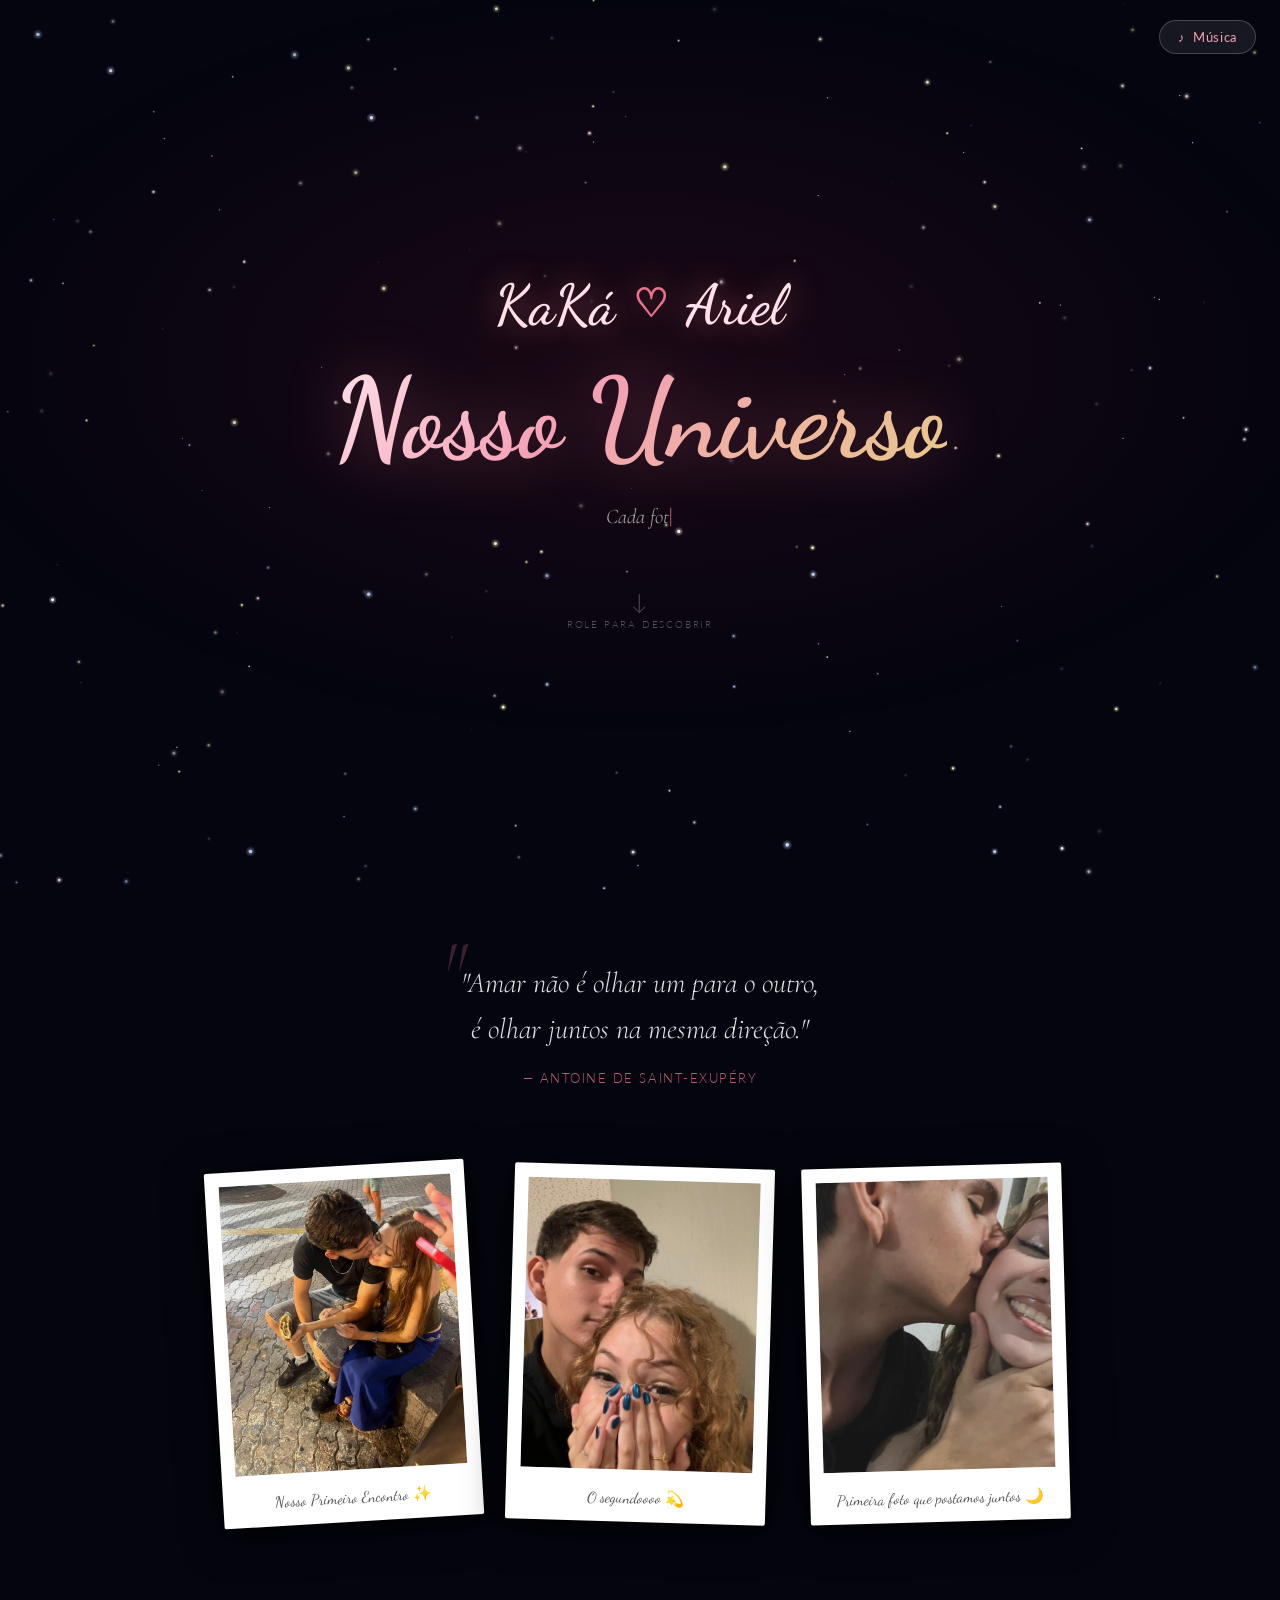
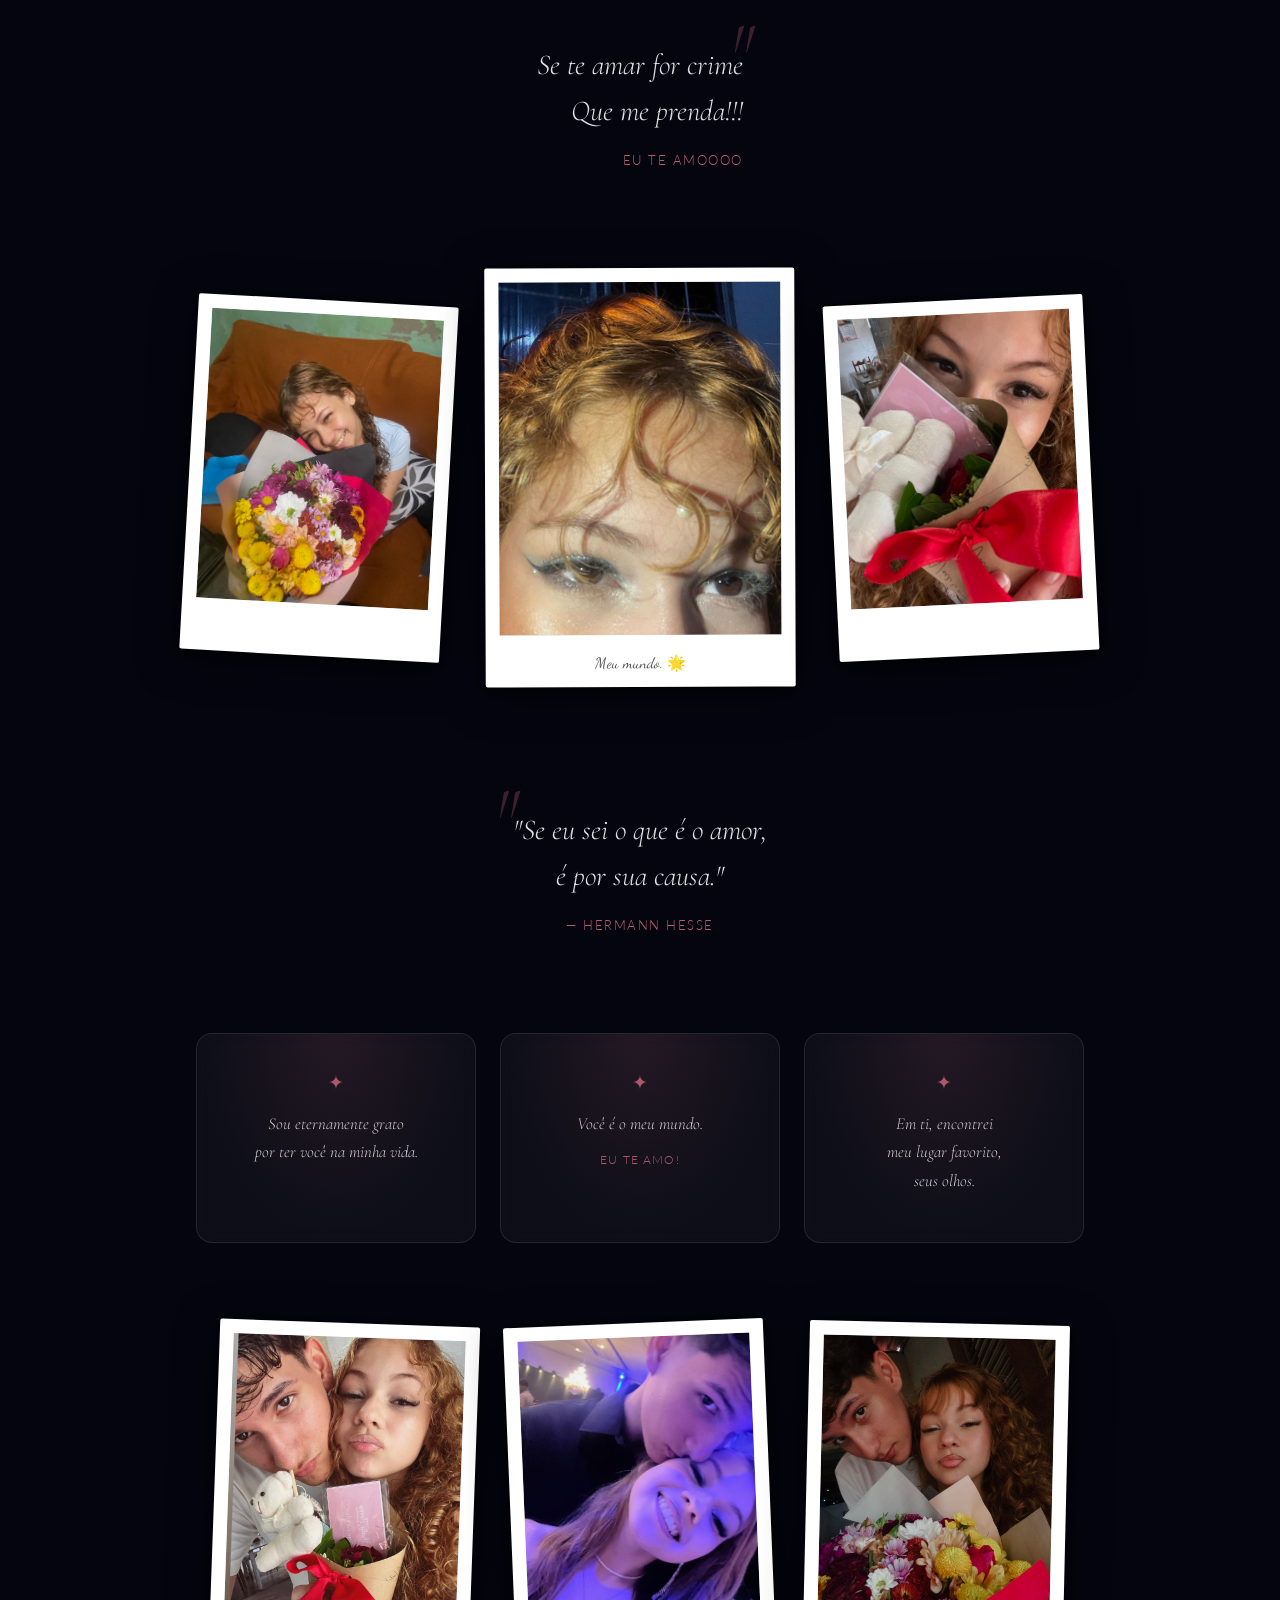
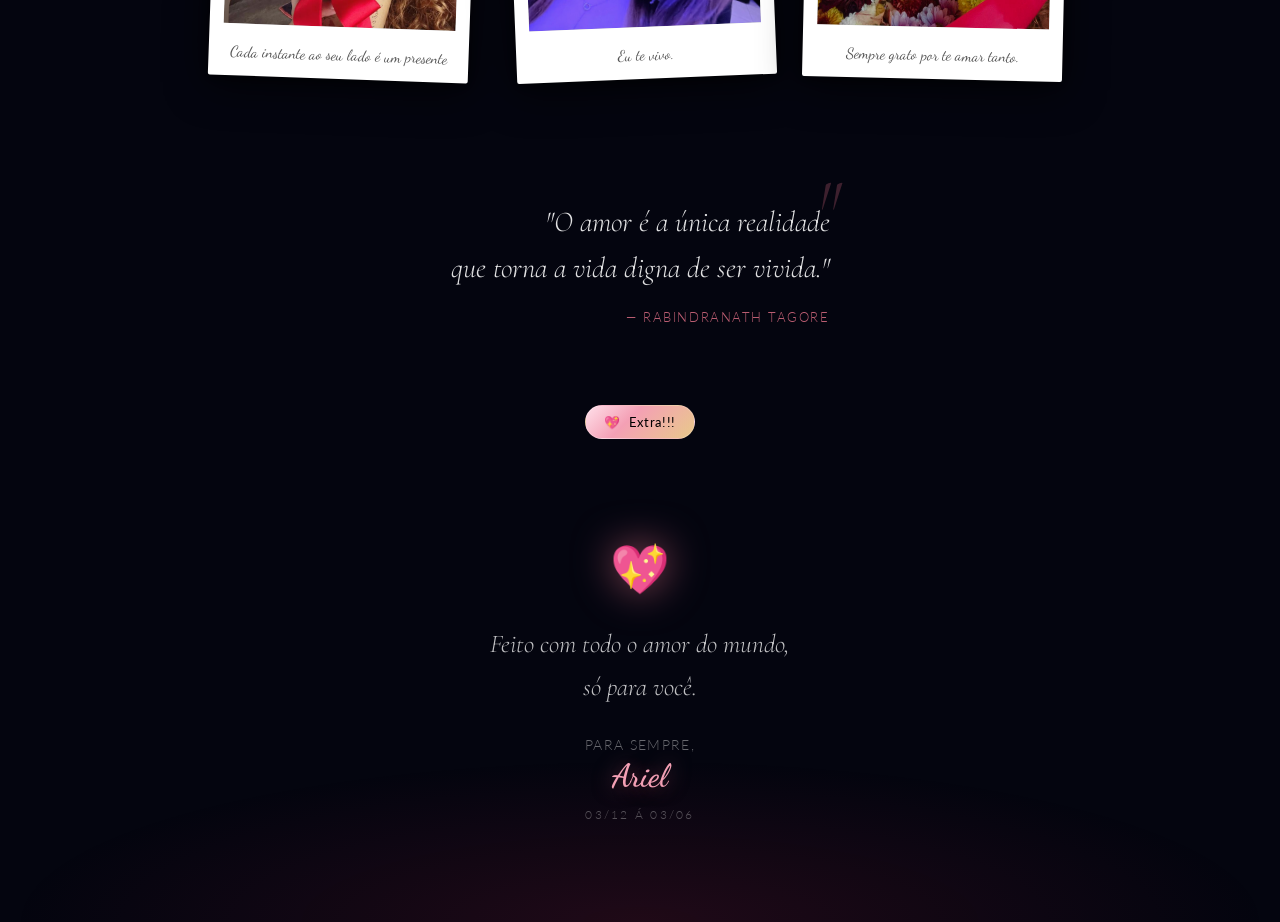
==== index.html @ a2026a1c "amor" ====
<!DOCTYPE html>
<html lang="pt-BR">
<head>
  <meta charset="UTF-8" />
  <meta name="viewport" content="width=device-width, initial-scale=1.0"/>
  <title>Kally💖</title>
  <link rel="stylesheet" href="style.css" />
  <link href="https://fonts.googleapis.com/css2?family=Dancing+Script:wght@400;600;700&family=Cormorant+Garamond:ital,wght@0,300;0,400;1,300;1,400&family=Lato:wght@300;400&display=swap" rel="stylesheet"/>
</head>
<body>

  <!-- ✨ Canvas de Estrelas -->
  <canvas id="starsCanvas"></canvas>

  <!-- 💖 Container de Corações Pixel -->
  <div id="heartsContainer" aria-hidden="true"></div>

  <!-- 🎵 Botão de Música -->
  <button class="music-btn" id="musicBtn" title="Tocar música">
    <span class="music-icon">♪</span>
    <span class="music-label">Música</span>
  </button>
  <!-- Para adicionar música: coloque um arquivo 'music.mp3' na mesma pasta -->
  <audio id="bgMusic" loop>
    <source src="audio/Chrystal - Outta My Mind (Touch) (Official Visualiser).mkv" type="audio/mpeg" />
  </audio>

  <!-- Lightbox -->
  <div class="lightbox" id="lightbox">
    <button class="lightbox-close" id="lightboxClose">✕</button>
    <img class="lightbox-img" id="lightboxImg" src="" alt="Foto ampliada" />
    <p class="lightbox-caption" id="lightboxCaption"></p>
  </div>

  <!-- ═══════════════════════════════════════ -->
  <!--              HERO SECTION               -->
  <!-- ═══════════════════════════════════════ -->
  <section class="hero">
    <div class="hero-inner">
      <div class="couple-names">
        <span class="name-left typewriter" id="nameLeft">KaKá</span>
        <span class="heart-divider">♡</span>
        <span class="name-right" id="nameRight">Ariel</span>
      </div>
      <h1 class="hero-title">Nosso Universo</h1>
      <p class="hero-subtitle" id="heroSubtitle"></p>
      <div class="scroll-hint">
        <span>↓</span>
        <small>role para descobrir</small>
      </div>
    </div>
  </section>

  <!-- ═══════════════════════════════════════ -->
  <!--           QUOTE 1                       -->
  <!-- ═══════════════════════════════════════ -->
  <div class="quote-section fade-in">
    <blockquote class="quote">
      <p>"Amar não é olhar um para o outro,<br/>é olhar juntos na mesma direção."</p>
      <cite>— Antoine de Saint-Exupéry</cite>
    </blockquote>
  </div>

  <!-- ═══════════════════════════════════════ -->
  <!--           GALERIA - LINHA 1             -->
  <!-- ═══════════════════════════════════════ -->
  <section class="gallery fade-in" id="gallery">
    <div class="polaroid-grid">

      <div class="polaroid" style="--rot: -3deg" data-caption="Nosso primeiro sorriso juntos">
        <div class="polaroid-img-wrap">
          <!-- Substitua o src pelas suas fotos reais -->
          <img src="img/primeiro encontro.jpeg" alt="Foto 1" onerror="this.src='https://picsum.photos/seed/love1/400/500'" />
        </div>
        <p class="polaroid-caption">Nosso Primeiro Encontro ✨</p>
      </div>

      <div class="polaroid" style="--rot: 2deg" data-caption="A cumplicidade de dois">
        <div class="polaroid-img-wrap">
          <img src="img/segundo.jpeg" alt="Foto 2" onerror="this.src='https://picsum.photos/seed/love2/400/500'" />
        </div>
        <p class="polaroid-caption">O segundoooo 💫</p>
      </div>

      <div class="polaroid" style="--rot: -1.5deg" data-caption="Momentos que guardarei para sempre">
        <div class="polaroid-img-wrap">
          <img src="img/sorriso3.jpeg" alt="Foto 3" onerror="this.src='https://picsum.photos/seed/love3/400/500'" />
        </div>
        <p class="polaroid-caption">Primeira foto que postamos juntos 🌙</p>
      </div>

    </div>
  </section>

  <!-- QUOTE 2 -->
  <div class="quote-section fade-in">
    <blockquote class="quote quote--alt">
      <p>Se te amar for crime<br/>Que me prenda!!!</p>
      <cite>Eu Te Amoooo</cite>
    </blockquote>
  </div>

  <!-- ═══════════════════════════════════════ -->
  <!--           GALERIA - LINHA 2             -->
  <!-- ═══════════════════════════════════════ -->
  <section class="gallery fade-in">
    <div class="polaroid-grid polaroid-grid--offset">

      <div class="polaroid" style="--rot: 3deg" data-caption="Onde há amor, há vida">
        <div class="polaroid-img-wrap">
          <img src="img/so ela e buque.jpeg" alt="Foto 4" onerror="this.src='https://picsum.photos/seed/love4/400/500'" />
        </div>
        <p class="polaroid-caption"></p>
      </div>

      <div class="polaroid polaroid--featured" style="--rot: 0deg" data-caption="O centro do nosso mundo">
        <div class="polaroid-img-wrap">
          <img src="img/olhinhos.jpeg" alt="Foto 5" onerror="this.src='https://picsum.photos/seed/love5/400/600'" />
        </div>
        <p class="polaroid-caption">Meu mundo. 🌟</p>
      </div>

      <div class="polaroid" style="--rot: -2.5deg" data-caption="Teu olhar que me acalma">
        <div class="polaroid-img-wrap">
          <img src="img/diadmela.jpeg" alt="Foto 6" onerror="this.src='https://picsum.photos/seed/love6/400/500'" />
        </div>
        <p class="polaroid-caption"></p>
      </div>

    </div>
  </section>

  <!-- QUOTE 3 -->
  <div class="quote-section fade-in">
    <blockquote class="quote">
      <p>"Se eu sei o que é o amor,<br/>é por sua causa."</p>
      <cite>— Hermann Hesse</cite>
    </blockquote>
  </div>

  <!-- ═══════════════════════════════════════ -->
  <!--         SEÇÃO DE FRASES ESPECIAIS       -->
  <!-- ═══════════════════════════════════════ -->
  <section class="special-quotes fade-in">
    <div class="special-quotes-grid">
      <div class="special-card">
        <div class="special-card-icon">✦</div>
        <p>Sou eternamente grato<br/>por ter você na minha vida.</p>
      </div>
      <div class="special-card">
        <div class="special-card-icon">✦</div>
        <p>Você é o meu mundo.</p>
        <small>Eu te amo!</small>
      </div>
      <div class="special-card">
        <div class="special-card-icon">✦</div>
        <p>Em ti, encontrei<br/>meu lugar favorito,<br/>seus olhos.</p>
      </div>
    </div>
  </section>

  <!-- ═══════════════════════════════════════ -->
  <!--           GALERIA - LINHA 3             -->
  <!-- ═══════════════════════════════════════ -->
  <section class="gallery fade-in">
    <div class="polaroid-grid">

      <div class="polaroid" style="--rot: 2deg" data-caption="Cada instante ao seu lado é um presente">
        <div class="polaroid-img-wrap">
          <img src="img/dia da mulher.jpeg" alt="Foto 7" onerror="this.src='https://picsum.photos/seed/love7/400/500'" />
        </div>
        <p class="polaroid-caption">Cada instante ao seu lado é um presente</p>
      </div>

      <div class="polaroid" style="--rot: -2deg" data-caption="O amor que não cabe em palavras">
        <div class="polaroid-img-wrap">
          <img src="img/formatura.jpeg" alt="Foto 8" onerror="this.src='https://picsum.photos/seed/love8/400/500'" />
        </div>
        <p class="polaroid-caption">Eu te vivo.</p>
      </div>

      <div class="polaroid" style="--rot: 1.5deg" data-caption="Nossa história continua">
        <div class="polaroid-img-wrap">
          <img src="img/buque nos.jpeg" alt="Foto 9" onerror="this.src='https://picsum.photos/seed/love9/400/500'" />
        </div>
        <p class="polaroid-caption">Sempre grato por te amar tanto.</p>
      </div>

    </div>
  </section>

  <!-- QUOTE 4 -->
  <div class="quote-section fade-in">
    <blockquote class="quote quote--alt">
      <p>"O amor é a única realidade<br/>que torna a vida digna de ser vivida."</p>
      <cite>— Rabindranath Tagore</cite>
    </blockquote>
  </div>
<a href="extra.html">
  <button  class="extra-btn" id="extraBtn" title="clicar para mais surpresas">
    <span class="extra-icon">💖</span>
    <span class="extra-label">Extra!!!</span>
  </button>
</a>
  <!-- ═══════════════════════════════════════ -->
  <!--               FINAL / FOOTER            -->
  <!-- ═══════════════════════════════════════ -->
  <footer class="footer fade-in">
    <div class="footer-heart">💖</div>
    <p class="footer-msg">Feito com todo o amor do mundo,<br/>só para você.</p>
    <div class="footer-names">
      <span>Para sempre,</span>
      <strong id="footerName">Ariel</strong>
    </div>
    <p class="footer-date">03/12 á 03/06</p>
  </footer>

  <script src="script.js"></script>
</body>
</html>
---- style.css ----
/* ═══════════════════════════════════════════════════════════
   NOSSO UNIVERSO — Álbum Romântico de Dia dos Namorados
   style.css — Design estrelado, delicado e emocional
   ═══════════════════════════════════════════════════════════ */

/* ── VARIÁVEIS & RESET ─────────────────────────────────── */
:root {
  --bg-deep:    #04050f;
  --bg-mid:     #080d20;
  --rose:       #e8738a;
  --rose-soft:  #f4a0b5;
  --rose-pale:  #ffe0ea;
  --crimson:    #c0254a;
  --white:      #ffffff;
  --cream:      #fff8f0;
  --gold:       #e8c98a;
  --star-glow:  rgba(255,255,255,0.85);

  --font-script: 'Dancing Script', cursive;
  --font-serif:  'Cormorant Garamond', Georgia, serif;
  --font-sans:   'Lato', sans-serif;

  --radius-polaroid: 2px;
  --shadow-polaroid: 0 8px 40px rgba(0,0,0,0.7), 0 2px 12px rgba(0,0,0,0.5);
  --shadow-hover:    0 20px 60px rgba(0,0,0,0.8), 0 4px 20px rgba(232,115,138,0.25);
  --transition:      0.45s cubic-bezier(0.25, 0.46, 0.45, 0.94);
}

*, *::before, *::after {
  margin: 0;
  padding: 0;
  box-sizing: border-box;
}

html {
  scroll-behavior: smooth;
  font-size: 16px;
}

body {
  background: var(--bg-deep);
  color: var(--white);
  font-family: var(--font-sans);
  font-weight: 300;
  overflow-x: hidden;
  min-height: 100vh;
}

/* ── CANVAS DE ESTRELAS ─────────────────────────────────── */
#starsCanvas {
  position: fixed;
  inset: 0;
  z-index: 0;
  pointer-events: none;
}

/* ── CORAÇÕES PIXEL ART ─────────────────────────────────── */
#heartsContainer {
  position: fixed;
  inset: 0;
  z-index: 1;
  pointer-events: none;
  overflow: hidden;
}

.pixel-heart {
  position: absolute;
  bottom: -50px;
  image-rendering: pixelated;
  opacity: 0;
  animation: heartRise linear infinite;
}

@keyframes heartRise {
  0%   { opacity: 0; transform: translateY(0) translateX(0) scale(1); }
  10%  { opacity: 0.7; }
  80%  { opacity: 0.4; }
  100% { opacity: 0; transform: translateY(-110vh) translateX(var(--drift, 30px)) scale(0.7); }
}

/* ── BOTÃO DE MÚSICA ─────────────────────────────────────── */
.music-btn {
  position: fixed;
  top: 20px;
  right: 24px;
  z-index: 100;
  background: rgba(255,255,255,0.08);
  border: 1px solid rgba(255,255,255,0.2);
  backdrop-filter: blur(12px);
  -webkit-backdrop-filter: blur(12px);
  color: var(--rose-soft);
  border-radius: 40px;
  padding: 8px 18px;
  font-family: var(--font-sans);
  font-size: 0.8rem;
  letter-spacing: 0.05em;
  cursor: pointer;
  display: flex;
  align-items: center;
  gap: 8px;
  transition: background var(--transition), transform var(--transition);
}

.music-btn:hover {
  background: rgba(232,115,138,0.2);
  transform: scale(1.04);
}

.music-btn.playing .music-icon {
  animation: pulse-icon 1.2s ease-in-out infinite;
}

a {
  color: inherit;
  text-decoration: none;
}

.extra-btn {
  z-index: 100;
  background:linear-gradient(135deg, var(--rose-pale) 0%, var(--rose-soft) 40%, var(--gold) 100%);
  border: 1px solid rgba(255,255,255,0.2);
  backdrop-filter: blur(12px);
  -webkit-backdrop-filter: blur(12px);
  color: var(black);
  border-radius: 40px;
  padding: 8px 18px;
  font-family: var(--font-sans);
  font-size: 0.8rem;
  letter-spacing: 0.05em;
  cursor: pointer;
  display: flex;
  margin: 20px auto;
  align-items: center;
  justify-content: center;
  gap: 8px;
  transition: background var(--transition), transform var(--transition);
}

.extra-btn:hover {
  background:linear-gradient(135deg, var(--rose-pale) 0%, var(--rose-soft) 40%, var(--gold) 100%) rgba(194, 16, 52, 0.2);
  transform: scale(1.04);
}

@keyframes pulse-icon {
  0%, 100% { transform: scale(1); }
  50%       { transform: scale(1.3); }
}

/* ── LIGHTBOX ────────────────────────────────────────────── */
.lightbox {
  display: none;
  position: fixed;
  inset: 0;
  z-index: 200;
  background: rgba(0,0,0,0.93);
  backdrop-filter: blur(8px);
  align-items: center;
  justify-content: center;
  flex-direction: column;
  gap: 20px;
  padding: 20px;
  cursor: zoom-out;
}

.lightbox.active {
  display: flex;
  animation: fadeIn 0.3s ease;
}

.lightbox-img {
  max-width: min(90vw, 700px);
  max-height: 80vh;
  border-radius: 4px;
  box-shadow: 0 0 80px rgba(232,115,138,0.3);
  object-fit: contain;
  cursor: default;
}

.lightbox-caption {
  font-family: var(--font-script);
  font-size: 1.3rem;
  color: var(--rose-soft);
  text-align: center;
}

.lightbox-close {
  position: absolute;
  top: 20px;
  right: 24px;
  background: none;
  border: 1px solid rgba(255,255,255,0.3);
  color: var(--white);
  border-radius: 50%;
  width: 40px;
  height: 40px;
  font-size: 1rem;
  cursor: pointer;
  display: flex;
  align-items: center;
  justify-content: center;
  transition: background 0.3s;
}

.lightbox-close:hover {
  background: rgba(255,255,255,0.1);
}

/* ── HERO SECTION ────────────────────────────────────────── */
.hero {
  position: relative;
  z-index: 10;
  min-height: 100vh;
  display: flex;
  align-items: center;
  justify-content: center;
  text-align: center;
  padding: 40px 20px;
  background: radial-gradient(
    ellipse 80% 60% at 50% 40%,
    rgba(192,37,74,0.12) 0%,
    transparent 70%
  );
}

.hero-inner {
  display: flex;
  flex-direction: column;
  align-items: center;
  gap: 24px;
  max-width: 700px;
  animation: fadeInUp 1.4s ease both;
}

@keyframes fadeInUp {
  from { opacity: 0; transform: translateY(40px); }
  to   { opacity: 1; transform: translateY(0); }
}

/* Nomes do Casal */
.couple-names {
  display: flex;
  align-items: center;
  gap: 18px;
  font-family: var(--font-script);
  font-size: clamp(2rem, 6vw, 3.5rem);
  font-weight: 600;
  color: var(--rose-pale);
  text-shadow: 0 0 30px rgba(232,115,138,0.6), 0 2px 12px rgba(0,0,0,0.5);
}

.heart-divider {
  color: var(--rose);
  font-size: 0.7em;
  animation: heartbeat 2s ease-in-out infinite;
}

@keyframes heartbeat {
  0%, 100% { transform: scale(1); }
  15%       { transform: scale(1.3); }
  30%       { transform: scale(1); }
  45%       { transform: scale(1.15); }
}

/* Título */
.hero-title {
  font-family: var(--font-script);
  font-size: clamp(3.5rem, 10vw, 7rem);
  font-weight: 700;
  line-height: 1;
  background: linear-gradient(135deg, var(--rose-pale) 0%, var(--rose-soft) 40%, var(--gold) 100%);
  -webkit-background-clip: text;
  -webkit-text-fill-color: transparent;
  background-clip: text;
  filter: drop-shadow(0 0 30px rgba(232,115,138,0.4));
  letter-spacing: -0.01em;
}

/* Subtítulo com efeito de digitação */
.hero-subtitle {
  font-family: var(--font-serif);
  font-style: italic;
  font-size: clamp(1rem, 2.5vw, 1.3rem);
  color: rgba(255,255,255,0.65);
  line-height: 1.7;
  min-height: 2.5em;
  max-width: 520px;
}

.hero-subtitle::after {
  content: '|';
  animation: blink 0.9s step-end infinite;
  color: var(--rose);
  font-style: normal;
}

@keyframes blink {
  0%, 100% { opacity: 1; }
  50%       { opacity: 0; }
}

.hero-subtitle.done::after {
  display: none;
}

/* Scroll hint */
.scroll-hint {
  display: flex;
  flex-direction: column;
  align-items: center;
  gap: 4px;
  color: rgba(255,255,255,0.3);
  font-size: 0.75rem;
  letter-spacing: 0.15em;
  text-transform: uppercase;
  margin-top: 12px;
  animation: floatHint 2.5s ease-in-out infinite;
}

.scroll-hint span {
  font-size: 1.4rem;
}

@keyframes floatHint {
  0%, 100% { transform: translateY(0); opacity: 0.3; }
  50%       { transform: translateY(8px); opacity: 0.7; }
}

/* ── QUOTE SECTIONS ──────────────────────────────────────── */
.quote-section {
  position: relative;
  z-index: 10;
  display: flex;
  justify-content: center;
  padding: 60px 24px;
}

.quote {
  max-width: 620px;
  text-align: center;
  border: none;
  position: relative;
}

.quote p {
  font-family: var(--font-serif);
  font-style: italic;
  font-size: clamp(1.25rem, 3vw, 1.8rem);
  font-weight: 300;
  color: rgba(255,255,255,0.88);
  line-height: 1.6;
  margin-bottom: 18px;
  position: relative;
}

.quote p::before {
  content: '"';
  font-family: var(--font-serif);
  font-size: 5rem;
  color: var(--rose);
  opacity: 0.25;
  position: absolute;
  top: -30px;
  left: -20px;
  line-height: 1;
  pointer-events: none;
}

.quote cite {
  display: block;
  font-family: var(--font-sans);
  font-size: 0.8rem;
  letter-spacing: 0.12em;
  text-transform: uppercase;
  color: var(--rose);
  font-style: normal;
  opacity: 0.8;
}

/* Quote alternativa — alinhada à direita */
.quote--alt {
  text-align: right;
}

.quote--alt p::before {
  left: auto;
  right: -10px;
}

/* ── GALERIA / POLAROIDS ─────────────────────────────────── */
.gallery {
  position: relative;
  z-index: 10;
  padding: 20px 24px 60px;
}

.polaroid-grid {
  display: flex;
  flex-wrap: wrap;
  gap: 36px;
  justify-content: center;
  align-items: center;
  max-width: 1100px;
  margin: 0 auto;
}

.polaroid-grid--offset {
  padding-top: 20px;
}

/* Moldura Polaroid */
.polaroid {
  background: var(--white);
  border-radius: var(--radius-polaroid);
  padding: 14px 14px 52px;
  box-shadow: var(--shadow-polaroid);
  transform: rotate(var(--rot, 0deg));
  transition:
    transform var(--transition),
    box-shadow var(--transition);
  cursor: pointer;
  width: clamp(180px, 28vw, 260px);
  position: relative;
  flex-shrink: 0;
}

.polaroid:hover {
  transform: rotate(0deg) scale(1.05) translateY(-8px);
  box-shadow: var(--shadow-hover);
  z-index: 20;
}

.polaroid-img-wrap {
  width: 100%;
  aspect-ratio: 4/5;
  overflow: hidden;
  background: #ccc;
  display: block;
}

.polaroid-img-wrap img {
  width: 100%;
  height: 100%;
  object-fit: cover;
  display: block;
  transition: transform var(--transition);
  filter: brightness(0.95) saturate(1.05);
}

.polaroid:hover .polaroid-img-wrap img {
  transform: scale(1.06);
}

.polaroid-caption {
  position: absolute;
  bottom: 0;
  left: 0;
  right: 0;
  height: 48px;
  display: flex;
  align-items: center;
  justify-content: center;
  font-family: var(--font-script);
  font-size: 0.95rem;
  color: #555;
  text-align: center;
  padding: 0 8px;
}

/* Polaroid em destaque (maior) */
.polaroid--featured {
  width: clamp(210px, 34vw, 310px);
}

/* ── SPECIAL QUOTES GRID ─────────────────────────────────── */
.special-quotes {
  position: relative;
  z-index: 10;
  padding: 40px 24px 60px;
}

.special-quotes-grid {
  display: flex;
  flex-wrap: wrap;
  gap: 24px;
  justify-content: center;
  max-width: 900px;
  margin: 0 auto;
}

.special-card {
  background: rgba(255,255,255,0.04);
  border: 1px solid rgba(255,255,255,0.1);
  backdrop-filter: blur(10px);
  -webkit-backdrop-filter: blur(10px);
  border-radius: 16px;
  padding: 36px 28px;
  text-align: center;
  flex: 1 1 220px;
  max-width: 280px;
  transition: transform var(--transition), background var(--transition);
  position: relative;
  overflow: hidden;
}

.special-card::before {
  content: '';
  position: absolute;
  inset: 0;
  border-radius: 16px;
  background: radial-gradient(ellipse at 50% 0%, rgba(232,115,138,0.1) 0%, transparent 70%);
  pointer-events: none;
}

.special-card:hover {
  transform: translateY(-6px);
  background: rgba(255,255,255,0.07);
}

.special-card-icon {
  color: var(--rose);
  font-size: 1.2rem;
  margin-bottom: 16px;
  opacity: 0.7;
}

.special-card p {
  font-family: var(--font-serif);
  font-style: italic;
  font-size: 1.05rem;
  color: rgba(255,255,255,0.8);
  line-height: 1.7;
  margin-bottom: 10px;
}

.special-card small {
  font-family: var(--font-sans);
  font-size: 0.72rem;
  letter-spacing: 0.1em;
  text-transform: uppercase;
  color: var(--rose);
  opacity: 0.7;
}

/* ── FOOTER ──────────────────────────────────────────────── */
.footer {
  position: relative;
  z-index: 10;
  text-align: center;
  padding: 80px 24px 100px;
  background: radial-gradient(
    ellipse 70% 50% at 50% 100%,
    rgba(192,37,74,0.15) 0%,
    transparent 70%
  );
}

.footer-heart {
  font-size: 3rem;
  animation: heartbeat 2s ease-in-out infinite;
  display: block;
  margin-bottom: 24px;
  filter: drop-shadow(0 0 20px rgba(232,115,138,0.6));
}

.footer-msg {
  font-family: var(--font-serif);
  font-style: italic;
  font-size: clamp(1.1rem, 3vw, 1.6rem);
  color: rgba(255,255,255,0.75);
  line-height: 1.7;
  margin-bottom: 28px;
}

.footer-names {
  display: flex;
  flex-direction: column;
  align-items: center;
  gap: 4px;
  font-family: var(--font-sans);
  font-size: 0.85rem;
  color: rgba(255,255,255,0.4);
  letter-spacing: 0.1em;
  text-transform: uppercase;
  margin-bottom: 12px;
}

.footer-names strong {
  font-family: var(--font-script);
  font-size: 2rem;
  font-weight: 600;
  color: var(--rose-soft);
  text-transform: none;
  letter-spacing: 0;
  text-shadow: 0 0 20px rgba(232,115,138,0.5);
}

.footer-date {
  font-family: var(--font-sans);
  font-size: 0.78rem;
  letter-spacing: 0.18em;
  text-transform: uppercase;
  color: rgba(255,255,255,0.3);
  margin-top: 8px;
}

/* ── FADE-IN NA ROLAGEM ──────────────────────────────────── */
.fade-in {
  opacity: 0;
  transform: translateY(30px);
  transition: opacity 0.9s ease, transform 0.9s ease;
}

.fade-in.visible {
  opacity: 1;
  transform: translateY(0);
}

@keyframes fadeIn {
  from { opacity: 0; }
  to   { opacity: 1; }
}

/* ── SCROLLBAR PERSONALIZADA ─────────────────────────────── */
::-webkit-scrollbar { width: 6px; }
::-webkit-scrollbar-track { background: var(--bg-deep); }
::-webkit-scrollbar-thumb {
  background: var(--crimson);
  border-radius: 10px;
  opacity: 0.5;
}

/* ── RESPONSIVIDADE ──────────────────────────────────────── */
@media (max-width: 768px) {
  .polaroid {
    width: clamp(140px, 40vw, 200px);
  }
  .polaroid--featured {
    width: clamp(160px, 46vw, 230px);
  }
  .polaroid-grid {
    gap: 20px;
  }
  .quote p {
    font-size: 1.1rem;
  }
  .special-card {
    flex: 1 1 100%;
    max-width: 380px;
  }
  .music-btn .music-label {
    display: none;
  }
  .music-btn {
    width: 40px;
    height: 40px;
    padding: 0;
    justify-content: center;
    border-radius: 50%;
  }
}

@media (max-width: 480px) {
  .polaroid-grid {
    gap: 14px;
  }
  .polaroid {
    width: clamp(130px, 44vw, 180px);
    padding: 10px 10px 44px;
  }
  .couple-names {
    font-size: 1.8rem;
  }
  .footer {
    padding: 60px 20px 80px;
  }
}

/* ── SELEÇÃO DE TEXTO ────────────────────────────────────── */
::selection {
  background: var(--rose);
  color: var(--white);
}
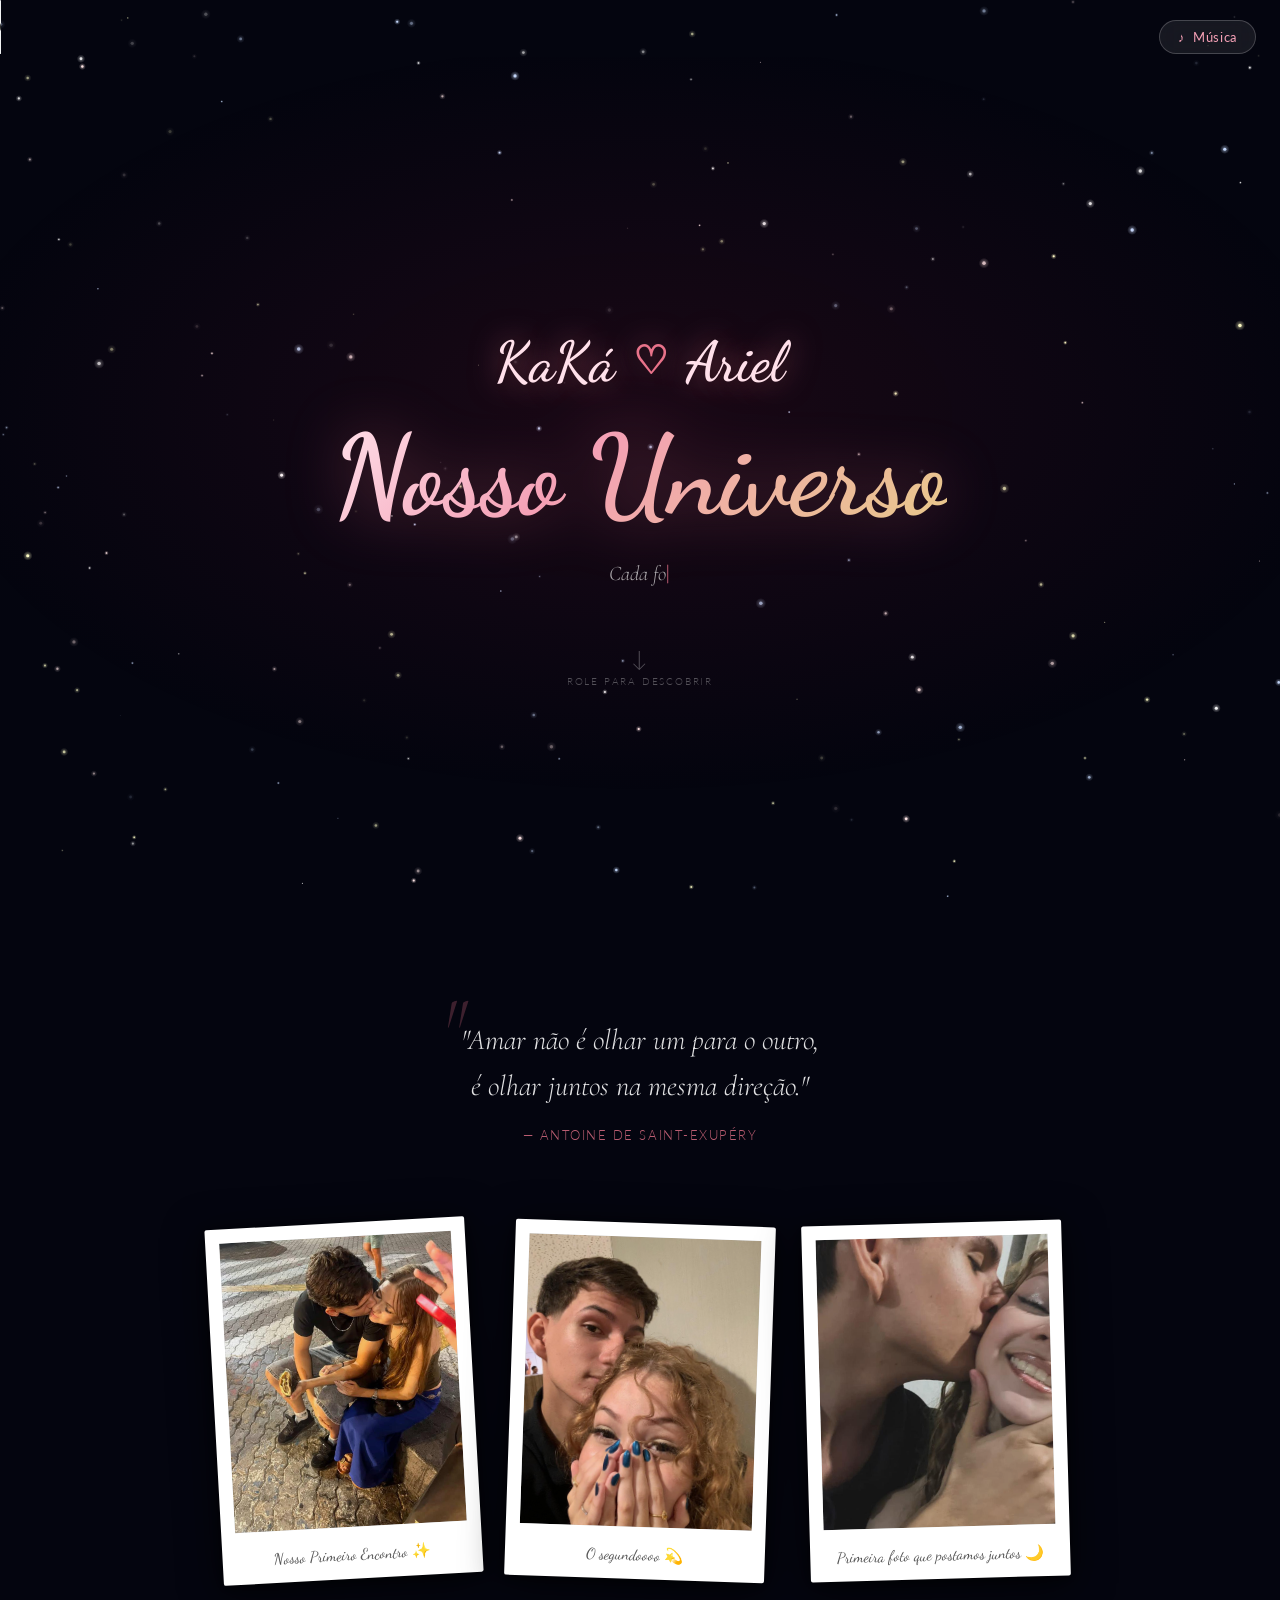
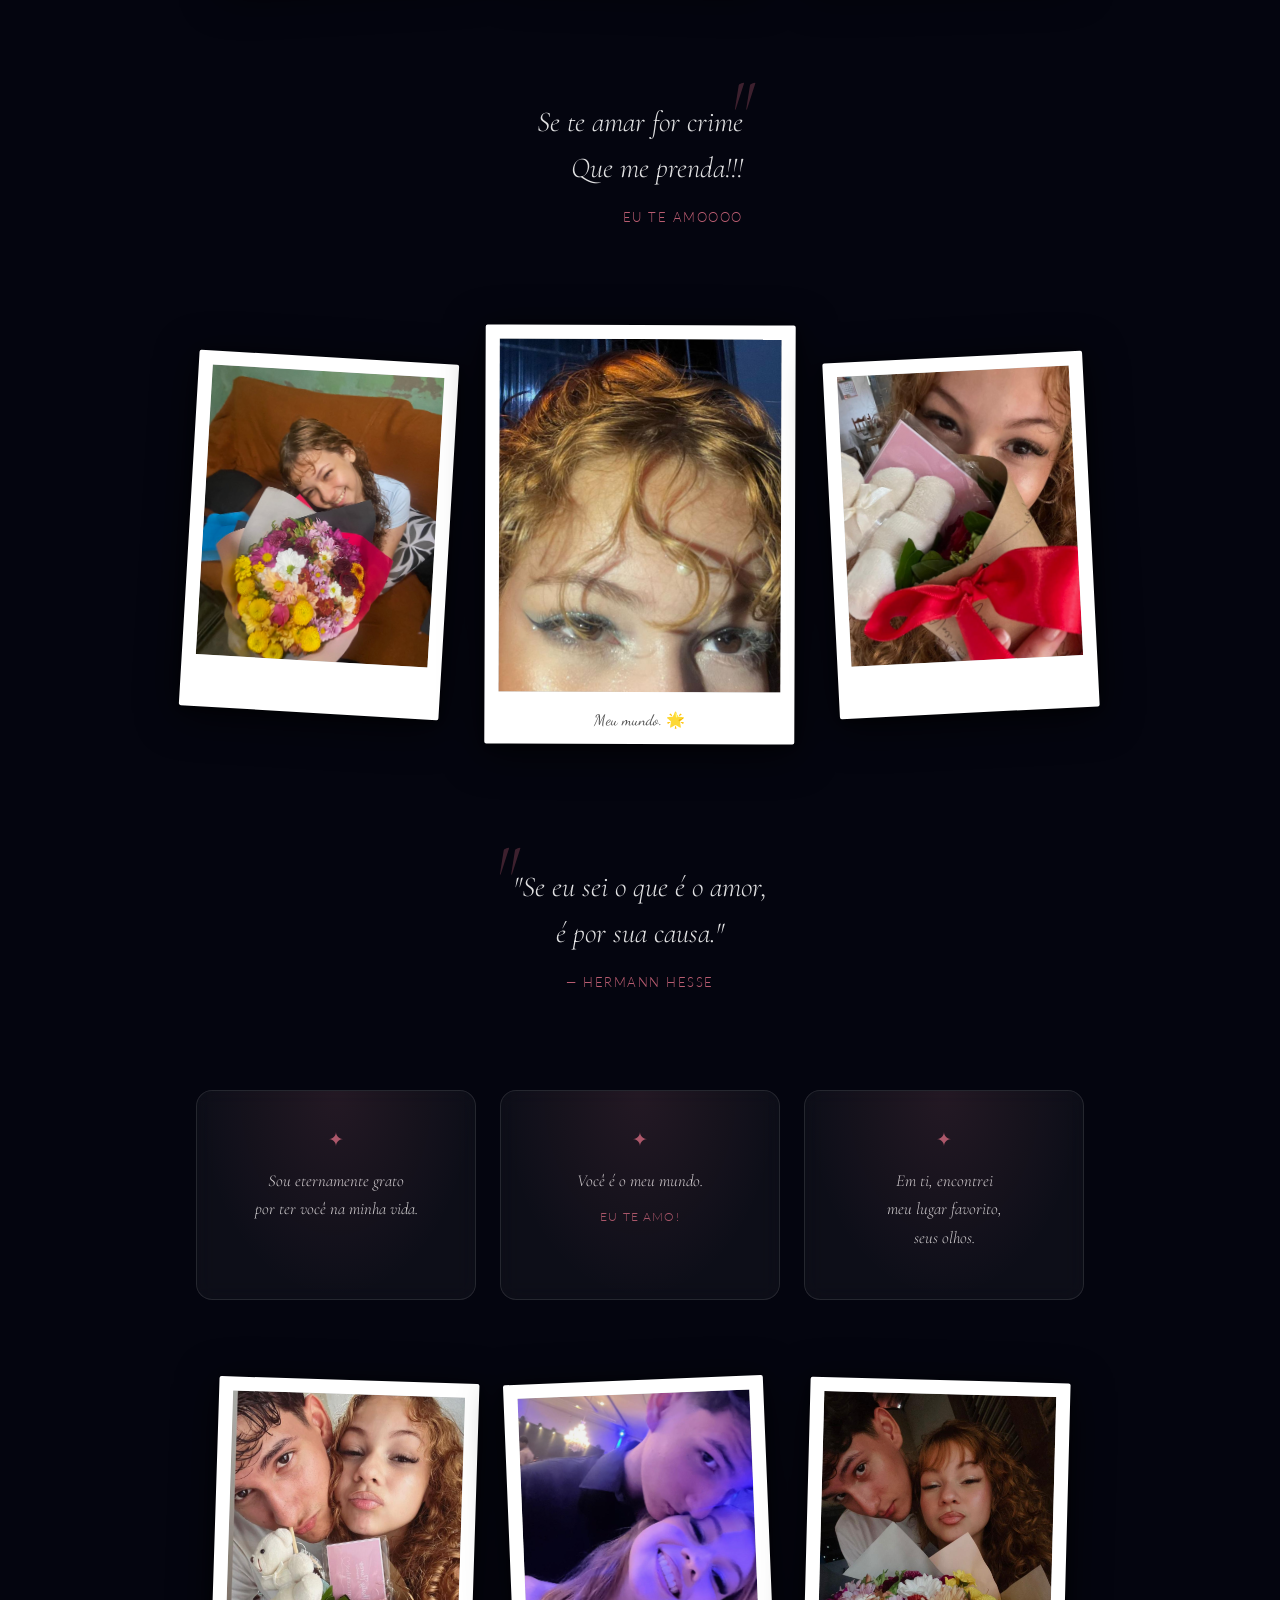
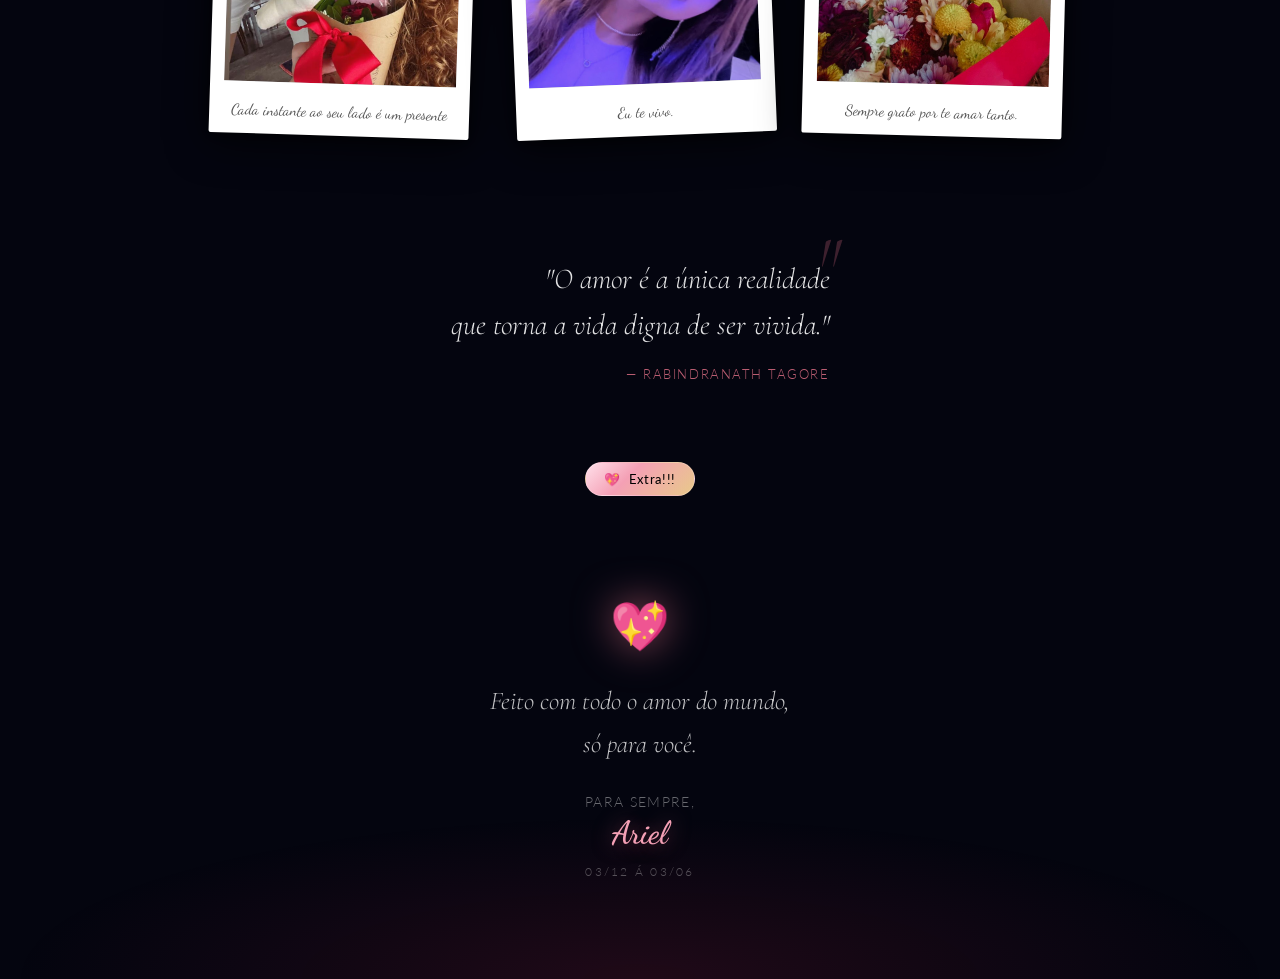
==== commit c6a7c324: "Add controls to background music audio element" ====
--- a/index.html
+++ b/index.html
@@ -21,7 +21,7 @@
     <span class="music-label">Música</span>
   </button>
   <!-- Para adicionar música: coloque um arquivo 'music.mp3' na mesma pasta -->
-  <audio id="bgMusic" loop>
+  <audio controls id="bgMusic" loop>
     <source src="audio/Chrystal - Outta My Mind (Touch) (Official Visualiser).mkv" type="audio/mpeg" />
   </audio>
 
